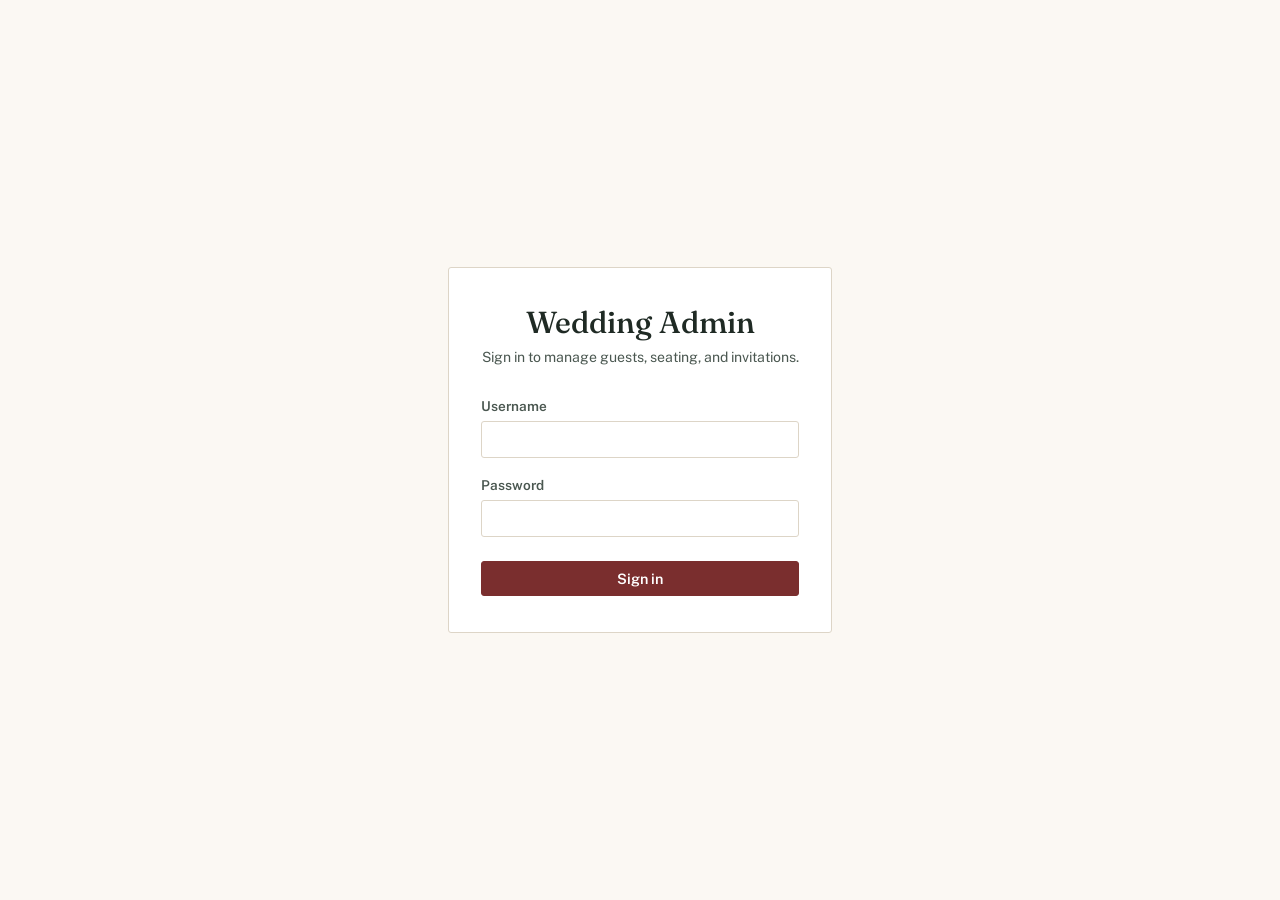
==== src/main/resources/static/dashboard.html @ e414d7e6 "feat: project deployment" ====
<!DOCTYPE html>
<html lang="en">
<head>
  <meta charset="UTF-8" />
  <meta name="viewport" content="width=device-width, initial-scale=1" />
  <title>Dashboard — Wedding Admin</title>
  <link rel="stylesheet" href="css/shared.css" />
</head>
<body>
  <div class="app-shell">
    <aside class="sidebar">
      <div class="sidebar-brand">Wedding Admin</div>
      <div class="sidebar-role" id="sidebar-role">—</div>

      <nav class="sidebar-nav">
        <button type="button" data-target="guests" class="active">Guests</button>
        <button type="button" id="nav-hall">Hall</button>
        <button type="button" data-target="import">Import</button>
        <button type="button" id="nav-super-admin" hidden>Admins</button>
      </nav>

      <div class="sidebar-footer">
        <div class="field-hint" id="sidebar-username" style="margin-bottom:0.6em;"></div>
        <button type="button" class="btn btn-sm" id="logout-btn">Sign out</button>
      </div>
    </aside>

    <main class="content">
      <!-- ============================= GUESTS ============================= -->
      <section data-panel="guests" class="active">
        <div class="content-header">
          <div>
            <h1>Guests</h1>
            <p class="field-hint" style="margin:0;">Your invitation list — only guests you added are shown here.</p>
          </div>
          <div class="actions">
            <button type="button" class="btn btn-primary" id="add-guest-btn">Add guest</button>
          </div>
        </div>

        <div id="guests-error" class="banner banner-error" hidden></div>
        <div id="guests-container"></div>
        <div id="guests-pager" class="pager"></div>
      </section>

      <!-- ============================= IMPORT ============================= -->
      <section data-panel="import">
        <div class="content-header">
          <div>
            <h1>Import guests</h1>
            <p class="field-hint" style="margin:0;">Upload a .txt file — one guest per line. See format below.</p>
          </div>
        </div>

        <div class="field" style="max-width: 28rem;">
          <label for="import-file">Guest list (.txt)</label>
          <input type="file" id="import-file" accept=".txt,text/plain" />
          <p class="field-hint">
            One guest per line: <code>Name</code>, or <code>Name;PartySize</code>, or
            <code>Name;PartySize;Member1,Member2</code>.
          </p>
        </div>
        <button type="button" class="btn btn-primary" id="import-submit-btn">Upload</button>

        <div id="import-error" class="banner banner-error" hidden style="margin-top:1.2em;"></div>
        <div id="import-result" style="margin-top:1.5em;"></div>

        <h2 style="margin-top:2.5rem;">Past imports</h2>
        <div id="import-history"></div>
      </section>
    </main>
  </div>

  <!-- ============================= GUEST FORM MODAL ============================= -->
  <div class="modal-backdrop" id="guest-modal-backdrop" hidden>
    <div class="modal" style="max-width:38rem;">
      <div class="modal-header">
        <h2 id="guest-modal-title">Add guest</h2>
        <button type="button" class="modal-close" id="guest-modal-close" aria-label="Close">&times;</button>
      </div>

      <div id="guest-modal-error" class="banner banner-error" hidden></div>

      <form id="guest-form">
        <div class="field">
          <label for="guest-display-name">Display name</label>
          <input type="text" id="guest-display-name" required />
          <p class="field-hint">Shown on the invitation, e.g. "Jane Doe" or "The Miller Family"</p>
        </div>

        <div class="checkbox-row field">
          <input type="checkbox" id="guest-is-group" />
          <label for="guest-is-group" style="margin:0;">This is a group or family</label>
        </div>

        <div class="form-row">
          <div class="field" id="guest-party-size-field" hidden>
            <label for="guest-party-size">Party size</label>
            <input type="number" id="guest-party-size" min="1" value="1" />
          </div>
          <div class="field">
            <label for="guest-language">Language</label>
            <input type="text" id="guest-language" value="en" style="max-width:6rem;" />
          </div>
        </div>

        <div class="field" id="guest-members-field" hidden>
          <label>Group member names</label>
          <div id="guest-members-list"></div>
          <button type="button" class="btn btn-sm" id="guest-add-member-btn">Add member</button>
        </div>

        <div class="field">
          <label for="guest-greeting">Greeting message</label>
          <textarea id="guest-greeting" placeholder="So excited to celebrate with you!"></textarea>
        </div>

        <div class="field">
          <label for="guest-table">Table</label>
          <select id="guest-table">
            <option value="">Not assigned</option>
          </select>
        </div>

        <div class="field" id="guest-link-field" hidden>
          <label>Invitation link</label>
          <div style="display:flex; gap:0.5em;">
            <input type="text" id="guest-invitation-url" readonly />
            <button type="button" class="btn btn-sm" id="guest-copy-link-btn">Copy</button>
          </div>
        </div>
      </form>

      <div id="guest-media-section" hidden style="margin-top:1.5rem; padding-top:1.25rem; border-top:1px solid var(--line-soft);">
        <h3>Media</h3>
        <div id="guest-media-allowance" class="media-allowance"></div>
        <div id="guest-media-grid" class="media-grid"></div>
        <div style="display:flex; gap:0.6em; flex-wrap:wrap;">
          <label class="btn btn-sm" for="guest-upload-photo" style="margin:0;">Add photo
            <input type="file" id="guest-upload-photo" accept="image/*" hidden />
          </label>
          <label class="btn btn-sm" for="guest-upload-video" style="margin:0;">Add video
            <input type="file" id="guest-upload-video" accept="video/*" hidden />
          </label>
        </div>
      </div>

      <div class="modal-footer">
        <button type="button" class="btn btn-danger" id="guest-delete-btn" hidden>Delete guest</button>
        <button type="button" class="btn" id="guest-cancel-btn">Cancel</button>
        <button type="button" class="btn btn-primary" id="guest-save-btn">Save</button>
      </div>
    </div>
  </div>

  <script type="module" src="js/dashboard.js"></script>
</body>
</html>
---- src/main/resources/static/css/shared.css ----
/* =====================================================================
   Wedding Invitation Platform — shared styles
   Design system: fine-stationery ink/wine/brass palette, hairline rules
   instead of card shadows, Fraunces for display type + Public Sans for
   body/UI. See invitation.css for the guest-facing page's own additions.
   ===================================================================== */

@import url('https://fonts.googleapis.com/css2?family=Fraunces:ital,opsz,wght@0,9..144,400;0,9..144,500;0,9..144,600;1,9..144,500&family=Public+Sans:wght@400;500;600;700&display=swap');

:root {
  /* Color */
  --ink: #1f2a24;
  --ink-soft: #4a5750;
  --paper: #fbf8f3;
  --paper-raised: #ffffff;
  --wine: #7a2e2e;
  --wine-dark: #5e2222;
  --brass: #b3924f;
  --brass-soft: #e7dcc2;
  --line: #ddd5c7;
  --line-soft: #ece6da;
  --danger: #a13b2c;
  --danger-bg: #f7e9e5;
  --success: #3c6e4f;
  --success-bg: #e9f2eb;

  /* Type */
  --font-display: 'Fraunces', Georgia, serif;
  --font-body: 'Public Sans', -apple-system, BlinkMacSystemFont, 'Segoe UI', sans-serif;

  /* Layout */
  --radius: 3px;
  --sidebar-width: 15rem;
  --content-max: 72rem;
}

* {
  box-sizing: border-box;
}

html {
  color-scheme: light;
}

body {
  margin: 0;
  font-family: var(--font-body);
  color: var(--ink);
  background: var(--paper);
  font-size: 15px;
  line-height: 1.5;
  -webkit-font-smoothing: antialiased;
}

h1, h2, h3, h4 {
  font-family: var(--font-display);
  font-weight: 500;
  line-height: 1.2;
  margin: 0 0 0.5em;
  color: var(--ink);
}

h1 { font-size: 1.9rem; }
h2 { font-size: 1.4rem; }
h3 { font-size: 1.1rem; }

p { margin: 0 0 1em; }

a {
  color: var(--wine);
  text-decoration: none;
}
a:hover { text-decoration: underline; }

/* Focus visibility — always keep this, never remove it */
a:focus-visible,
button:focus-visible,
input:focus-visible,
select:focus-visible,
textarea:focus-visible,
[tabindex]:focus-visible {
  outline: 2px solid var(--wine);
  outline-offset: 2px;
}

@media (prefers-reduced-motion: reduce) {
  * { animation-duration: 0.01ms !important; transition-duration: 0.01ms !important; }
}

/* ---------------------------------------------------------------------
   Buttons
   --------------------------------------------------------------------- */

.btn {
  font-family: var(--font-body);
  font-size: 0.9rem;
  font-weight: 600;
  padding: 0.55em 1.1em;
  border-radius: var(--radius);
  border: 1px solid var(--line);
  background: var(--paper-raised);
  color: var(--ink);
  cursor: pointer;
  transition: border-color 120ms ease, background 120ms ease;
  line-height: 1.2;
}
.btn:hover { border-color: var(--brass); }
.btn:disabled { opacity: 0.5; cursor: not-allowed; }

.btn-primary {
  background: var(--wine);
  border-color: var(--wine);
  color: #fff;
}
.btn-primary:hover { background: var(--wine-dark); border-color: var(--wine-dark); }

.btn-danger {
  background: var(--paper-raised);
  border-color: var(--danger);
  color: var(--danger);
}
.btn-danger:hover { background: var(--danger-bg); }

.btn-text {
  border: none;
  background: none;
  padding: 0.3em 0.4em;
  color: var(--wine);
  font-weight: 600;
}
.btn-text:hover { text-decoration: underline; background: none; }

.btn-sm { padding: 0.35em 0.75em; font-size: 0.82rem; }

/* ---------------------------------------------------------------------
   Forms
   --------------------------------------------------------------------- */

label {
  display: block;
  font-size: 0.85rem;
  font-weight: 600;
  margin-bottom: 0.35em;
  color: var(--ink-soft);
}

.field { margin-bottom: 1.1em; }

.field-hint {
  font-size: 0.78rem;
  color: var(--ink-soft);
  margin-top: 0.3em;
}

input[type="text"],
input[type="password"],
input[type="number"],
input[type="file"],
select,
textarea {
  width: 100%;
  font-family: var(--font-body);
  font-size: 0.95rem;
  padding: 0.6em 0.7em;
  border: 1px solid var(--line);
  border-radius: var(--radius);
  background: var(--paper-raised);
  color: var(--ink);
}
input:focus, select:focus, textarea:focus {
  border-color: var(--brass);
}

textarea { resize: vertical; min-height: 5rem; }

.checkbox-row {
  display: flex;
  align-items: center;
  gap: 0.5em;
}
.checkbox-row label { margin: 0; }

.form-row {
  display: flex;
  gap: 1em;
}
.form-row > .field { flex: 1; }

.member-input-row {
  display: flex;
  gap: 0.5em;
  margin-bottom: 0.5em;
}
.member-input-row input { flex: 1; }

/* ---------------------------------------------------------------------
   App shell — sidebar + content
   --------------------------------------------------------------------- */

.app-shell {
  display: flex;
  min-height: 100vh;
}

.sidebar {
  width: var(--sidebar-width);
  flex-shrink: 0;
  background: var(--paper-raised);
  border-right: 1px solid var(--line);
  padding: 1.5rem 1.25rem;
  display: flex;
  flex-direction: column;
}

.sidebar-brand {
  font-family: var(--font-display);
  font-size: 1.15rem;
  margin-bottom: 0.1em;
}
.sidebar-role {
  font-size: 0.78rem;
  color: var(--ink-soft);
  margin-bottom: 1.75rem;
}

.sidebar-nav {
  display: flex;
  flex-direction: column;
  gap: 0.15rem;
}
.sidebar-nav button {
  text-align: left;
  background: none;
  border: none;
  font-family: var(--font-body);
  font-size: 0.92rem;
  font-weight: 500;
  color: var(--ink-soft);
  padding: 0.55em 0.6em;
  border-radius: var(--radius);
  cursor: pointer;
}
.sidebar-nav button:hover { background: var(--line-soft); color: var(--ink); }
.sidebar-nav button.active {
  background: var(--brass-soft);
  color: var(--ink);
}

.sidebar-footer {
  margin-top: auto;
  padding-top: 1.5rem;
  border-top: 1px solid var(--line-soft);
}

.content {
  flex: 1;
  padding: 2rem 2.5rem;
  max-width: var(--content-max);
}

.content-header {
  display: flex;
  justify-content: space-between;
  align-items: flex-start;
  margin-bottom: 1.5rem;
  gap: 1rem;
  flex-wrap: wrap;
}
.content-header .actions {
  display: flex;
  gap: 0.6em;
}

section[data-panel] { display: none; }
section[data-panel].active { display: block; }

/* ---------------------------------------------------------------------
   Tables (the "ledger")
   --------------------------------------------------------------------- */

table {
  width: 100%;
  border-collapse: collapse;
  background: var(--paper-raised);
}
th, td {
  text-align: left;
  padding: 0.7em 0.8em;
  border-bottom: 1px solid var(--line-soft);
  font-size: 0.9rem;
}
th {
  font-weight: 600;
  color: var(--ink-soft);
  font-size: 0.8rem;
  border-bottom: 1px solid var(--line);
}
tbody tr:hover { background: var(--line-soft); }

.table-wrap {
  border: 1px solid var(--line);
  border-radius: var(--radius);
  overflow: hidden;
}
.table-wrap table { border: none; }
.table-wrap tbody tr:last-child td { border-bottom: none; }

.cell-actions {
  display: flex;
  gap: 0.4em;
  justify-content: flex-end;
}

/* ---------------------------------------------------------------------
   Badges / status
   --------------------------------------------------------------------- */

.badge {
  display: inline-block;
  font-size: 0.75rem;
  font-weight: 600;
  padding: 0.2em 0.6em;
  border-radius: var(--radius);
  border: 1px solid var(--line);
  color: var(--ink-soft);
}
.badge-active { border-color: var(--success); color: var(--success); background: var(--success-bg); }
.badge-inactive { border-color: var(--line); color: var(--ink-soft); }
.badge-super { border-color: var(--brass); color: #8a6d1f; background: var(--brass-soft); }

/* ---------------------------------------------------------------------
   Messages: error banner, empty state, loading
   --------------------------------------------------------------------- */

.banner {
  padding: 0.8em 1em;
  border-radius: var(--radius);
  font-size: 0.88rem;
  margin-bottom: 1.2em;
  border: 1px solid transparent;
}
.banner-error {
  background: var(--danger-bg);
  border-color: var(--danger);
  color: var(--danger);
}
.banner-error ul { margin: 0.4em 0 0; padding-left: 1.2em; }
.banner-success {
  background: var(--success-bg);
  border-color: var(--success);
  color: var(--success);
}

.empty-state {
  padding: 3rem 1rem;
  text-align: center;
  color: var(--ink-soft);
  border: 1px dashed var(--line);
  border-radius: var(--radius);
}
.empty-state p:first-child {
  font-family: var(--font-display);
  font-size: 1.1rem;
  color: var(--ink);
}

.loading-state {
  padding: 2rem 1rem;
  text-align: center;
  color: var(--ink-soft);
  font-size: 0.9rem;
}
.spinner {
  display: inline-block;
  width: 1em;
  height: 1em;
  border: 2px solid var(--line);
  border-top-color: var(--wine);
  border-radius: 50%;
  animation: spin 700ms linear infinite;
  vertical-align: -0.15em;
  margin-right: 0.5em;
}
@keyframes spin { to { transform: rotate(360deg); } }

/* ---------------------------------------------------------------------
   Pagination
   --------------------------------------------------------------------- */

.pager {
  display: flex;
  align-items: center;
  justify-content: flex-end;
  gap: 0.75em;
  margin-top: 1rem;
  font-size: 0.85rem;
  color: var(--ink-soft);
}

/* ---------------------------------------------------------------------
   Modal / dialog
   --------------------------------------------------------------------- */

.modal-backdrop {
  position: fixed;
  inset: 0;
  background: rgba(31, 42, 36, 0.45);
  display: flex;
  align-items: flex-start;
  justify-content: center;
  padding: 3rem 1rem;
  overflow-y: auto;
  z-index: 50;
}
.modal-backdrop[hidden] { display: none; }

.modal {
  background: var(--paper-raised);
  border-radius: var(--radius);
  border: 1px solid var(--line);
  width: 100%;
  max-width: 34rem;
  padding: 1.75rem 2rem;
}
.modal-header {
  display: flex;
  justify-content: space-between;
  align-items: flex-start;
  margin-bottom: 1.25rem;
}
.modal-close {
  background: none;
  border: none;
  font-size: 1.3rem;
  line-height: 1;
  cursor: pointer;
  color: var(--ink-soft);
  padding: 0.1em 0.3em;
}
.modal-close:hover { color: var(--ink); }

.modal-footer {
  display: flex;
  justify-content: flex-end;
  gap: 0.6em;
  margin-top: 1.5rem;
  padding-top: 1.25rem;
  border-top: 1px solid var(--line-soft);
}

/* ---------------------------------------------------------------------
   Media grid (admin-side, inside guest edit modal)
   --------------------------------------------------------------------- */

.media-allowance {
  font-size: 0.85rem;
  color: var(--ink-soft);
  margin-bottom: 0.75em;
}
.media-grid {
  display: grid;
  grid-template-columns: repeat(auto-fill, minmax(5.5rem, 1fr));
  gap: 0.6em;
  margin-bottom: 0.5em;
}
.media-tile {
  position: relative;
  aspect-ratio: 1;
  border: 1px solid var(--line);
  border-radius: var(--radius);
  background: var(--line-soft);
  display: flex;
  align-items: center;
  justify-content: center;
  font-size: 0.7rem;
  color: var(--ink-soft);
  overflow: hidden;
  text-align: center;
  padding: 0.3em;
}
.media-tile button {
  position: absolute;
  top: 0.25em;
  right: 0.25em;
  background: rgba(31, 42, 36, 0.75);
  color: #fff;
  border: none;
  border-radius: 50%;
  width: 1.3em;
  height: 1.3em;
  font-size: 0.75rem;
  line-height: 1;
  cursor: pointer;
}

/* ---------------------------------------------------------------------
   Seating
   --------------------------------------------------------------------- */

.table-grid {
  display: grid;
  grid-template-columns: repeat(auto-fill, minmax(15rem, 1fr));
  gap: 1rem;
}
.table-card {
  border: 1px solid var(--line);
  border-radius: var(--radius);
  padding: 1.1rem 1.2rem;
  background: var(--paper-raised);
}
.table-card-header {
  display: flex;
  justify-content: space-between;
  align-items: baseline;
  margin-bottom: 0.6em;
}
.table-card-header h3 { margin: 0; }
.table-seats-left {
  font-size: 0.82rem;
  color: var(--ink-soft);
}
.table-seats-left.full { color: var(--danger); }
.table-guest-list {
  list-style: none;
  margin: 0;
  padding: 0;
  font-size: 0.85rem;
}
.table-guest-list li {
  padding: 0.3em 0;
  border-top: 1px solid var(--line-soft);
}
.table-guest-list li:first-child { border-top: none; }
.table-guest-list li.reserved {
  color: var(--ink-soft);
  font-style: italic;
}

/* ---------------------------------------------------------------------
   Import results
   --------------------------------------------------------------------- */

.import-row-ok { color: var(--success); }
.import-row-error { color: var(--danger); }

/* ---------------------------------------------------------------------
   Login page (standalone, no sidebar)
   --------------------------------------------------------------------- */

.auth-shell {
  min-height: 100vh;
  display: flex;
  align-items: center;
  justify-content: center;
  padding: 1.5rem;
}
.auth-card {
  width: 100%;
  max-width: 24rem;
  background: var(--paper-raised);
  border: 1px solid var(--line);
  border-radius: var(--radius);
  padding: 2.25rem 2rem;
}
.auth-card h1 {
  text-align: center;
  margin-bottom: 0.2em;
}
.auth-subtitle {
  text-align: center;
  color: var(--ink-soft);
  font-size: 0.88rem;
  margin-bottom: 1.75rem;
}
.auth-card .btn-primary { width: 100%; margin-top: 0.5em; }

@media (max-width: 720px) {
  .app-shell { flex-direction: column; }
  .sidebar {
    width: 100%;
    flex-direction: row;
    align-items: center;
    padding: 1rem;
    border-right: none;
    border-bottom: 1px solid var(--line);
  }
  .sidebar-brand, .sidebar-role, .sidebar-footer { display: none; }
  .sidebar-nav { flex-direction: row; overflow-x: auto; }
  .content { padding: 1.5rem 1.25rem; }
}
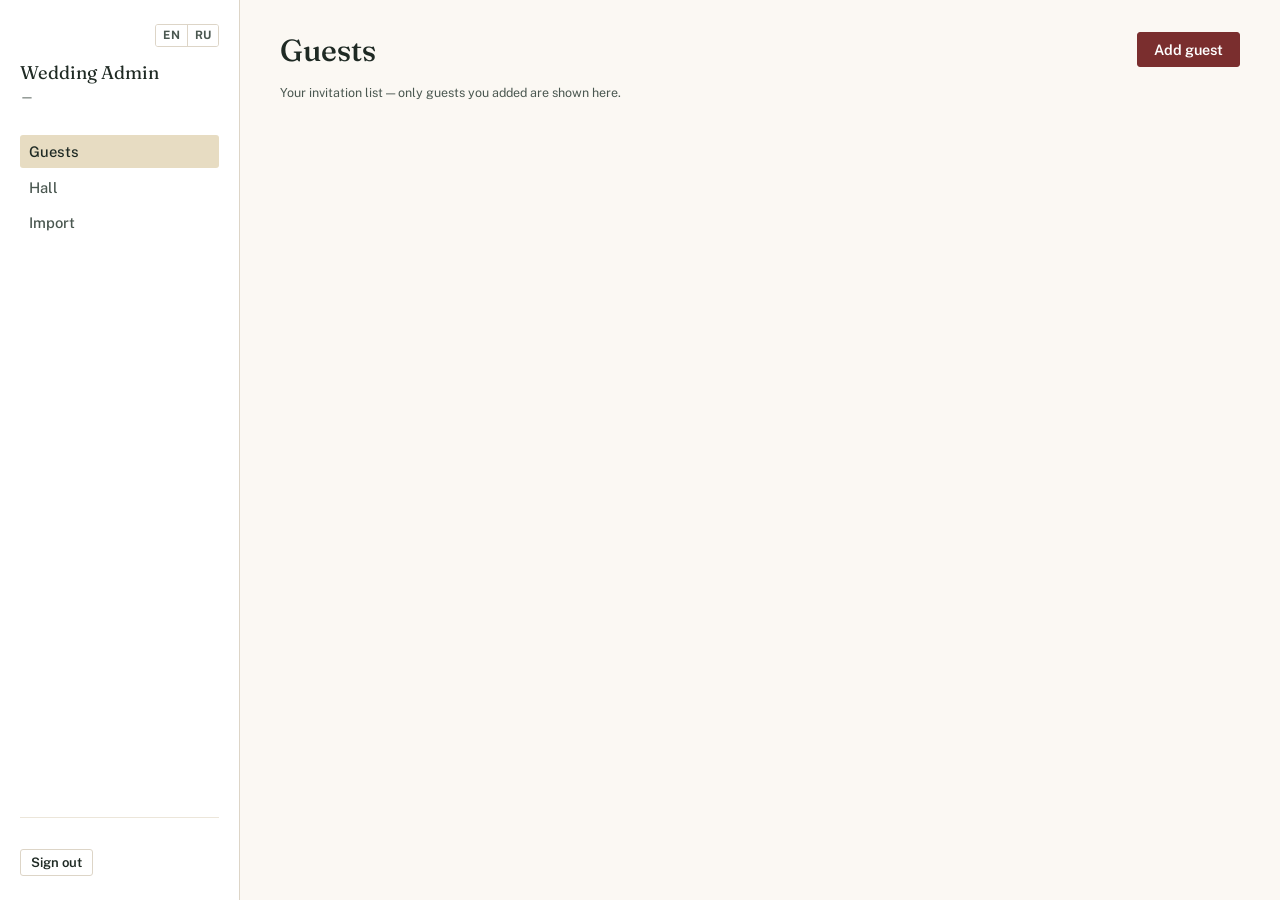
==== commit f1749483: "feat: add language support" ====
--- a/src/main/resources/static/dashboard.html
+++ b/src/main/resources/static/dashboard.html
@@ -6,22 +6,28 @@
   <title>Dashboard — Wedding Admin</title>
   <link rel="stylesheet" href="css/shared.css" />
 </head>
-<body>
+<body data-i18n-title="dashboard-doc-title">
   <div class="app-shell">
     <aside class="sidebar">
-      <div class="sidebar-brand">Wedding Admin</div>
+      <div style="display:flex; justify-content:flex-end; margin-bottom:0.75rem;">
+        <div class="lang-toggle" id="lang-switcher">
+          <button type="button" data-lang="en">EN</button>
+          <button type="button" data-lang="ru">RU</button>
+        </div>
+      </div>
+      <div class="sidebar-brand" data-i18n="app-brand">Wedding Admin</div>
       <div class="sidebar-role" id="sidebar-role">—</div>
 
       <nav class="sidebar-nav">
-        <button type="button" data-target="guests" class="active">Guests</button>
-        <button type="button" id="nav-hall">Hall</button>
-        <button type="button" data-target="import">Import</button>
-        <button type="button" id="nav-super-admin" hidden>Admins</button>
+        <button type="button" data-target="guests" class="active" data-i18n="nav-guests">Guests</button>
+        <button type="button" id="nav-hall" data-i18n="nav-hall">Hall</button>
+        <button type="button" data-target="import" data-i18n="nav-import">Import</button>
+        <button type="button" id="nav-super-admin" hidden data-i18n="nav-admins">Admins</button>
       </nav>
 
       <div class="sidebar-footer">
         <div class="field-hint" id="sidebar-username" style="margin-bottom:0.6em;"></div>
-        <button type="button" class="btn btn-sm" id="logout-btn">Sign out</button>
+        <button type="button" class="btn btn-sm" id="logout-btn" data-i18n="sign-out">Sign out</button>
       </div>
     </aside>
 
@@ -30,11 +36,11 @@
       <section data-panel="guests" class="active">
         <div class="content-header">
           <div>
-            <h1>Guests</h1>
-            <p class="field-hint" style="margin:0;">Your invitation list — only guests you added are shown here.</p>
+            <h1 data-i18n="guests-heading">Guests</h1>
+            <p class="field-hint" style="margin:0;" data-i18n="guests-subtitle">Your invitation list — only guests you added are shown here.</p>
           </div>
           <div class="actions">
-            <button type="button" class="btn btn-primary" id="add-guest-btn">Add guest</button>
+            <button type="button" class="btn btn-primary" id="add-guest-btn" data-i18n="add-guest-btn">Add guest</button>
           </div>
         </div>
 
@@ -47,25 +53,25 @@
       <section data-panel="import">
         <div class="content-header">
           <div>
-            <h1>Import guests</h1>
-            <p class="field-hint" style="margin:0;">Upload a .txt file — one guest per line. See format below.</p>
+            <h1 data-i18n="import-heading">Import guests</h1>
+            <p class="field-hint" style="margin:0;" data-i18n="import-subtitle">Upload a .txt file — one guest per line. See format below.</p>
           </div>
         </div>
 
         <div class="field" style="max-width: 28rem;">
-          <label for="import-file">Guest list (.txt)</label>
+          <label for="import-file" data-i18n="import-file-label">Guest list (.txt)</label>
           <input type="file" id="import-file" accept=".txt,text/plain" />
-          <p class="field-hint">
+          <p class="field-hint" data-i18n="import-file-hint">
             One guest per line: <code>Name</code>, or <code>Name;PartySize</code>, or
             <code>Name;PartySize;Member1,Member2</code>.
           </p>
         </div>
-        <button type="button" class="btn btn-primary" id="import-submit-btn">Upload</button>
+        <button type="button" class="btn btn-primary" id="import-submit-btn" data-i18n="import-upload-btn">Upload</button>
 
         <div id="import-error" class="banner banner-error" hidden style="margin-top:1.2em;"></div>
         <div id="import-result" style="margin-top:1.5em;"></div>
 
-        <h2 style="margin-top:2.5rem;">Past imports</h2>
+        <h2 style="margin-top:2.5rem;" data-i18n="import-past-heading">Past imports</h2>
         <div id="import-history"></div>
       </section>
     </main>
@@ -83,72 +89,78 @@
 
       <form id="guest-form">
         <div class="field">
-          <label for="guest-display-name">Display name</label>
+          <label for="guest-display-name" data-i18n="guest-name-label">Display name</label>
           <input type="text" id="guest-display-name" required />
-          <p class="field-hint">Shown on the invitation, e.g. "Jane Doe" or "The Miller Family"</p>
+          <p class="field-hint" data-i18n="guest-name-hint">Shown on the invitation, e.g. "Jane Doe" or "The Miller Family"</p>
         </div>
 
         <div class="checkbox-row field">
           <input type="checkbox" id="guest-is-group" />
-          <label for="guest-is-group" style="margin:0;">This is a group or family</label>
+          <label for="guest-is-group" style="margin:0;" data-i18n="guest-is-group-label">This is a group or family</label>
         </div>
 
         <div class="form-row">
           <div class="field" id="guest-party-size-field" hidden>
-            <label for="guest-party-size">Party size</label>
+            <label for="guest-party-size" data-i18n="guest-party-size-label">Party size</label>
             <input type="number" id="guest-party-size" min="1" value="1" />
           </div>
           <div class="field">
-            <label for="guest-language">Language</label>
-            <input type="text" id="guest-language" value="en" style="max-width:6rem;" />
+            <label for="guest-language" data-i18n="guest-language-label">Invitation language</label>
+            <select id="guest-language" style="max-width:10rem;">
+              <option value="en" data-i18n="lang-option-en">English</option>
+              <option value="ru" data-i18n="lang-option-ru">Russian</option>
+              <option value="uz" data-i18n="lang-option-uz">Uzbek</option>
+            </select>
           </div>
         </div>
 
         <div class="field" id="guest-members-field" hidden>
-          <label>Group member names</label>
+          <label data-i18n="guest-members-label">Group member names</label>
           <div id="guest-members-list"></div>
-          <button type="button" class="btn btn-sm" id="guest-add-member-btn">Add member</button>
+          <button type="button" class="btn btn-sm" id="guest-add-member-btn" data-i18n="add-member-btn">Add member</button>
         </div>
 
         <div class="field">
-          <label for="guest-greeting">Greeting message</label>
-          <textarea id="guest-greeting" placeholder="So excited to celebrate with you!"></textarea>
+          <label for="guest-greeting" data-i18n="guest-greeting-label">Greeting message</label>
+          <textarea id="guest-greeting" data-i18n-placeholder="guest-greeting-placeholder" placeholder="So excited to celebrate with you!"></textarea>
         </div>
 
         <div class="field">
-          <label for="guest-table">Table</label>
+          <label for="guest-table" data-i18n="guest-table-label">Table</label>
           <select id="guest-table">
-            <option value="">Not assigned</option>
+            <option value="" data-i18n="not-assigned">Not assigned</option>
           </select>
         </div>
 
         <div class="field" id="guest-link-field" hidden>
-          <label>Invitation link</label>
+          <label data-i18n="guest-link-label">Invitation link</label>
           <div style="display:flex; gap:0.5em;">
             <input type="text" id="guest-invitation-url" readonly />
-            <button type="button" class="btn btn-sm" id="guest-copy-link-btn">Copy</button>
+            <button type="button" class="btn btn-sm" id="guest-copy-link-btn" data-i18n="copy-btn">Copy</button>
           </div>
         </div>
       </form>
 
       <div id="guest-media-section" hidden style="margin-top:1.5rem; padding-top:1.25rem; border-top:1px solid var(--line-soft);">
-        <h3>Media</h3>
+        <h3 data-i18n="guest-media-heading">Media</h3>
         <div id="guest-media-allowance" class="media-allowance"></div>
         <div id="guest-media-grid" class="media-grid"></div>
         <div style="display:flex; gap:0.6em; flex-wrap:wrap;">
-          <label class="btn btn-sm" for="guest-upload-photo" style="margin:0;">Add photo
+          <label class="btn btn-sm" for="guest-upload-photo" style="margin:0;">
+            <span data-i18n="add-photo-btn">Add photo</span>
             <input type="file" id="guest-upload-photo" accept="image/*" hidden />
           </label>
-          <label class="btn btn-sm" for="guest-upload-video" style="margin:0;">Add video
+          <label class="btn btn-sm" for="guest-upload-video" style="margin:0;">
+            <span data-i18n="add-video-btn">Add video</span>
             <input type="file" id="guest-upload-video" accept="video/*" hidden />
           </label>
         </div>
       </div>
 
       <div class="modal-footer">
-        <button type="button" class="btn btn-danger" id="guest-delete-btn" hidden>Delete guest</button>
-        <button type="button" class="btn" id="guest-cancel-btn">Cancel</button>
-        <button type="button" class="btn btn-primary" id="guest-save-btn">Save</button>
+        <button type="button" class="btn btn-danger" id="guest-delete-btn" hidden data-i18n="delete-guest-btn">Delete guest</button>
+        <button type="button" class="btn" id="guest-cancel-btn" data-i18n="cancel-btn">Cancel</button>
+        <button type="button" class="btn btn-primary" id="guest-save-btn" data-i18n="save-btn">Save</button>
       </div>
     </div>
   </div>
--- a/src/main/resources/static/css/shared.css
+++ b/src/main/resources/static/css/shared.css
@@ -2,7 +2,9 @@
    Wedding Invitation Platform — shared styles
    Design system: fine-stationery ink/wine/brass palette, hairline rules
    instead of card shadows, Fraunces for display type + Public Sans for
-   body/UI. See invitation.css for the guest-facing page's own additions.
+   body/UI. Used by the admin-facing pages (login, dashboard, hall,
+   super-admin) — invitation.html is guest-facing and has its own
+   self-contained, differently-branded stylesheet inline.
    ===================================================================== */
 
 @import url('https://fonts.googleapis.com/css2?family=Fraunces:ital,opsz,wght@0,9..144,400;0,9..144,500;0,9..144,600;1,9..144,500&family=Public+Sans:wght@400;500;600;700&display=swap');
@@ -132,6 +134,27 @@
 
 .btn-sm { padding: 0.35em 0.75em; font-size: 0.82rem; }
 
+.lang-toggle {
+  display: inline-flex;
+  border: 1px solid var(--line);
+  border-radius: var(--radius);
+  overflow: hidden;
+}
+.lang-toggle button {
+  font-family: var(--font-body);
+  font-size: 0.72rem;
+  font-weight: 700;
+  letter-spacing: 0.02em;
+  padding: 0.3em 0.6em;
+  border: none;
+  background: var(--paper-raised);
+  color: var(--ink-soft);
+  cursor: pointer;
+}
+.lang-toggle button + button { border-left: 1px solid var(--line); }
+.lang-toggle button:hover { background: var(--line-soft); color: var(--ink); }
+.lang-toggle button.active { background: var(--brass-soft); color: var(--ink); cursor: default; }
+
 /* ---------------------------------------------------------------------
    Forms
    --------------------------------------------------------------------- */
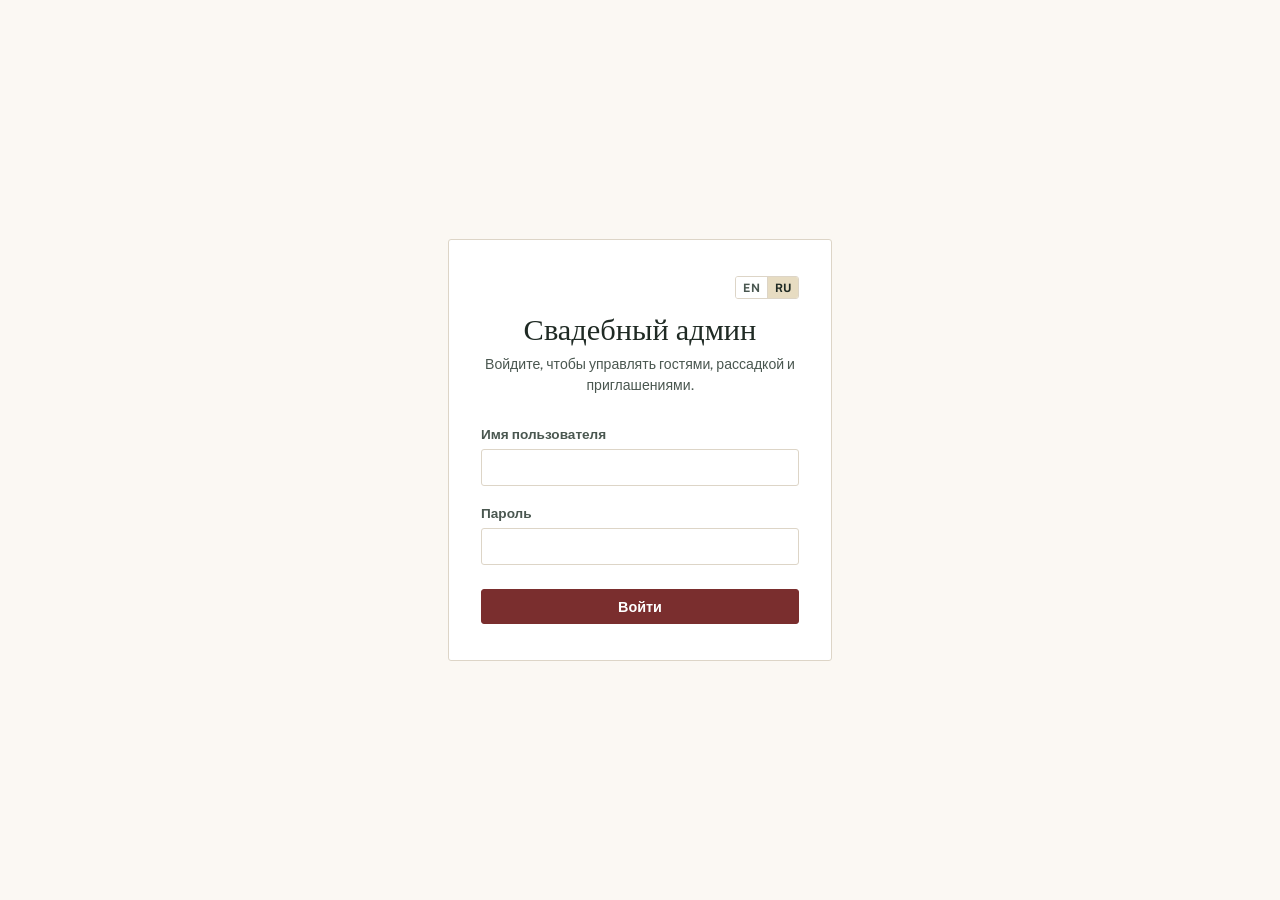
==== commit 1e3447ba: "fix: fix language preferences for invitation link. fix language position in admin panel." ====
--- a/src/main/resources/static/dashboard.html
+++ b/src/main/resources/static/dashboard.html
@@ -9,7 +9,7 @@
 <body data-i18n-title="dashboard-doc-title">
   <div class="app-shell">
     <aside class="sidebar">
-      <div style="display:flex; justify-content:flex-end; margin-bottom:0.75rem;">
+      <div class="lang-toggle-row" style="display:flex; justify-content:flex-end; margin-bottom:0.75rem;">
         <div class="lang-toggle" id="lang-switcher">
           <button type="button" data-lang="en">EN</button>
           <button type="button" data-lang="ru">RU</button>
--- a/src/main/resources/static/css/shared.css
+++ b/src/main/resources/static/css/shared.css
@@ -602,12 +602,25 @@
   .sidebar {
     width: 100%;
     flex-direction: row;
+    flex-wrap: wrap;
     align-items: center;
     padding: 1rem;
     border-right: none;
     border-bottom: 1px solid var(--line);
   }
-  .sidebar-brand, .sidebar-role, .sidebar-footer { display: none; }
-  .sidebar-nav { flex-direction: row; overflow-x: auto; }
+  .sidebar-brand, .sidebar-role { display: none; }
+  .sidebar-nav { order: 1; flex: 1 1 auto; min-width: 0; flex-direction: row; overflow-x: auto; }
+  .lang-toggle-row { order: 2; flex: 0 0 auto; margin: 0 0 0 0.75rem; }
+  .sidebar-footer {
+    order: 3;
+    flex: 0 0 100%;
+    display: flex;
+    align-items: center;
+    justify-content: flex-end;
+    border-top: none;
+    margin-top: 0.75rem;
+    padding-top: 0;
+  }
+  .sidebar-footer #sidebar-username { display: none; }
   .content { padding: 1.5rem 1.25rem; }
 }
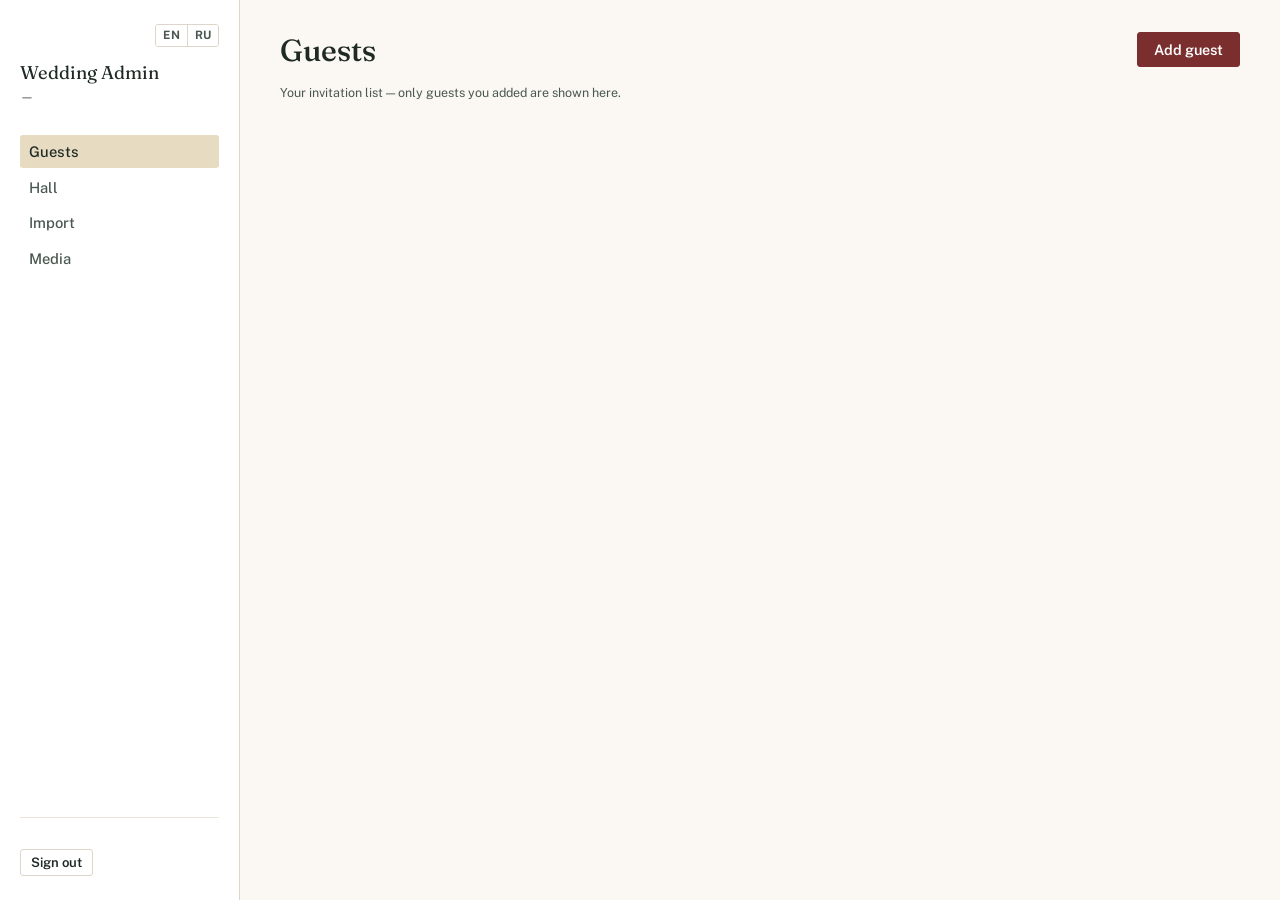
==== commit a3ef3357: "fit: added media upload" ====
--- a/src/main/resources/static/dashboard.html
+++ b/src/main/resources/static/dashboard.html
@@ -4,6 +4,7 @@
   <meta charset="UTF-8" />
   <meta name="viewport" content="width=device-width, initial-scale=1" />
   <title>Dashboard — Wedding Admin</title>
+  <link rel="icon" href="favicon.ico">
   <link rel="stylesheet" href="css/shared.css" />
 </head>
 <body data-i18n-title="dashboard-doc-title">
@@ -22,6 +23,7 @@
         <button type="button" data-target="guests" class="active" data-i18n="nav-guests">Guests</button>
         <button type="button" id="nav-hall" data-i18n="nav-hall">Hall</button>
         <button type="button" data-target="import" data-i18n="nav-import">Import</button>
+        <button type="button" id="nav-media" data-i18n="nav-media">Media</button>
         <button type="button" id="nav-super-admin" hidden data-i18n="nav-admins">Admins</button>
       </nav>
 
@@ -37,7 +39,7 @@
         <div class="content-header">
           <div>
             <h1 data-i18n="guests-heading">Guests</h1>
-            <p class="field-hint" style="margin:0;" data-i18n="guests-subtitle">Your invitation list — only guests you added are shown here.</p>
+            <p class="field-hint" style="margin:0;" id="guests-subtitle" data-i18n="guests-subtitle">Your invitation list — only guests you added are shown here.</p>
           </div>
           <div class="actions">
             <button type="button" class="btn btn-primary" id="add-guest-btn" data-i18n="add-guest-btn">Add guest</button>
@@ -125,6 +127,15 @@
           <textarea id="guest-greeting" data-i18n-placeholder="guest-greeting-placeholder" placeholder="So excited to celebrate with you!"></textarea>
         </div>
 
+        <div class="field" id="guest-hall-field" hidden>
+          <label for="guest-hall" data-i18n="guest-hall-label">Hall</label>
+          <select id="guest-hall" style="max-width:14rem;">
+            <option value="TASHKENT" data-i18n="hall-name-TASHKENT">Tashkent</option>
+            <option value="SAMARKAND" data-i18n="hall-name-SAMARKAND">Samarkand</option>
+          </select>
+          <p class="field-hint" data-i18n="guest-hall-hint">Decides which invitation the guest gets (venue, date and time) and which tables they can sit at.</p>
+        </div>
+
         <div class="field">
           <label for="guest-table" data-i18n="guest-table-label">Table</label>
           <select id="guest-table">
@@ -148,11 +159,11 @@
         <div style="display:flex; gap:0.6em; flex-wrap:wrap;">
           <label class="btn btn-sm" for="guest-upload-photo" style="margin:0;">
             <span data-i18n="add-photo-btn">Add photo</span>
-            <input type="file" id="guest-upload-photo" accept="image/*" hidden />
+            <input type="file" id="guest-upload-photo" accept="image/*,.heic,.heif" hidden />
           </label>
           <label class="btn btn-sm" for="guest-upload-video" style="margin:0;">
             <span data-i18n="add-video-btn">Add video</span>
-            <input type="file" id="guest-upload-video" accept="video/*" hidden />
+            <input type="file" id="guest-upload-video" accept="video/*,.mov,.mp4,.m4v" hidden />
           </label>
         </div>
       </div>
--- a/src/main/resources/static/css/shared.css
+++ b/src/main/resources/static/css/shared.css
@@ -134,6 +134,15 @@
 
 .btn-sm { padding: 0.35em 0.75em; font-size: 0.82rem; }
 
+.btn-icon {
+  display: inline-flex;
+  align-items: center;
+  justify-content: center;
+  padding: 0.4em;
+  line-height: 0;
+}
+.btn-icon svg { display: block; }
+
 .lang-toggle {
   display: inline-flex;
   border: 1px solid var(--line);
@@ -195,6 +204,24 @@
 }
 
 textarea { resize: vertical; min-height: 5rem; }
+
+/* Replace the native select widget (a mismatched OS-grey box in every
+   browser) with a plain chevron in the app's own ink tone, so dropdowns
+   read as part of this form design instead of a browser default. */
+select {
+  appearance: none;
+  -webkit-appearance: none;
+  -moz-appearance: none;
+  padding-right: 2.2em;
+  background-image: url("data:image/svg+xml,%3Csvg xmlns='http://www.w3.org/2000/svg' viewBox='0 0 24 24' fill='none' stroke='%234a5750' stroke-width='2' stroke-linecap='round' stroke-linejoin='round'%3E%3Cpolyline points='6 9 12 15 18 9'/%3E%3C/svg%3E");
+  background-repeat: no-repeat;
+  background-position: right 0.7em center;
+  background-size: 0.9em;
+}
+select:disabled {
+  color: var(--ink-soft);
+  cursor: not-allowed;
+}
 
 .checkbox-row {
   display: flex;
@@ -514,6 +541,50 @@
   font-size: 0.75rem;
   line-height: 1;
   cursor: pointer;
+}
+
+.media-tile img {
+  position: absolute;
+  inset: 0;
+  width: 100%;
+  height: 100%;
+  object-fit: cover;
+}
+.media-tile a {
+  position: absolute;
+  inset: 0;
+}
+.media-tile.is-uploading {
+  font-variant-numeric: tabular-nums;
+}
+.media-tile.is-error {
+  color: var(--danger);
+}
+
+/* ---------------------------------------------------------------------
+   Invitation gallery (super-admin panel)
+   --------------------------------------------------------------------- */
+
+.gallery-admin-grid {
+  display: grid;
+  grid-template-columns: repeat(auto-fill, minmax(14rem, 1fr));
+  gap: 1rem;
+}
+.gallery-admin-card {
+  border: 1px solid var(--line);
+  border-radius: var(--radius);
+  padding: 0.9rem;
+  background: var(--paper-raised);
+}
+.gallery-admin-card img {
+  width: 100%;
+  aspect-ratio: 4 / 3;
+  object-fit: cover;
+  border-radius: var(--radius);
+  margin-bottom: 0.6em;
+}
+.gallery-admin-card .field {
+  margin-bottom: 0.5em;
 }
 
 /* ---------------------------------------------------------------------
@@ -623,4 +694,7 @@
   }
   .sidebar-footer #sidebar-username { display: none; }
   .content { padding: 1.5rem 1.25rem; }
-}
+  .table-wrap { overflow-x: auto; }
+  .table-wrap table { width: max-content; min-width: 100%; }
+  .cell-actions { white-space: nowrap; }
+}
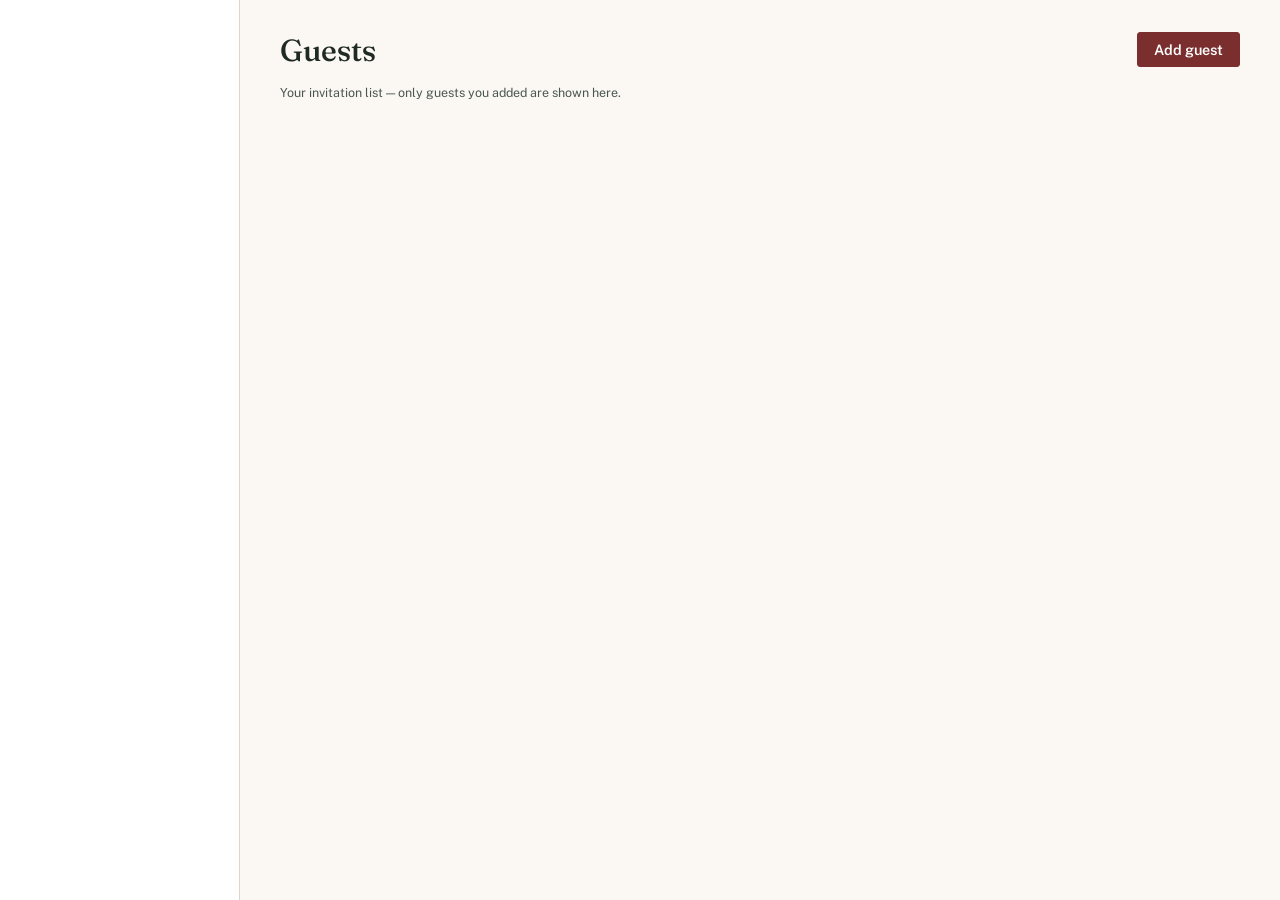
==== commit 3d20094a: "fit: added quests and playlist." ====
--- a/src/main/resources/static/dashboard.html
+++ b/src/main/resources/static/dashboard.html
@@ -9,29 +9,8 @@
 </head>
 <body data-i18n-title="dashboard-doc-title">
   <div class="app-shell">
-    <aside class="sidebar">
-      <div class="lang-toggle-row" style="display:flex; justify-content:flex-end; margin-bottom:0.75rem;">
-        <div class="lang-toggle" id="lang-switcher">
-          <button type="button" data-lang="en">EN</button>
-          <button type="button" data-lang="ru">RU</button>
-        </div>
-      </div>
-      <div class="sidebar-brand" data-i18n="app-brand">Wedding Admin</div>
-      <div class="sidebar-role" id="sidebar-role">—</div>
-
-      <nav class="sidebar-nav">
-        <button type="button" data-target="guests" class="active" data-i18n="nav-guests">Guests</button>
-        <button type="button" id="nav-hall" data-i18n="nav-hall">Hall</button>
-        <button type="button" data-target="import" data-i18n="nav-import">Import</button>
-        <button type="button" id="nav-media" data-i18n="nav-media">Media</button>
-        <button type="button" id="nav-super-admin" hidden data-i18n="nav-admins">Admins</button>
-      </nav>
-
-      <div class="sidebar-footer">
-        <div class="field-hint" id="sidebar-username" style="margin-bottom:0.6em;"></div>
-        <button type="button" class="btn btn-sm" id="logout-btn" data-i18n="sign-out">Sign out</button>
-      </div>
-    </aside>
+    <!-- Filled in by js/nav.js — one menu for every admin page. -->
+    <aside class="sidebar"></aside>
 
     <main class="content">
       <!-- ============================= GUESTS ============================= -->
--- a/src/main/resources/static/css/shared.css
+++ b/src/main/resources/static/css/shared.css
@@ -257,11 +257,23 @@
   flex-shrink: 0;
   background: var(--paper-raised);
   border-right: 1px solid var(--line);
-  padding: 1.5rem 1.25rem;
+  padding: 1.5rem 0.9rem 1.25rem;
   display: flex;
   flex-direction: column;
-}
-
+  /* Stays put while long guest lists / the hall map scroll. */
+  position: sticky;
+  top: 0;
+  height: 100vh;
+  overflow-y: auto;
+}
+
+.sidebar-head {
+  display: flex;
+  justify-content: space-between;
+  align-items: flex-start;
+  padding: 0 0.6rem;
+  margin-bottom: 1.25rem;
+}
 .sidebar-brand {
   font-family: var(--font-display);
   font-size: 1.15rem;
@@ -270,37 +282,79 @@
 .sidebar-role {
   font-size: 0.78rem;
   color: var(--ink-soft);
-  margin-bottom: 1.75rem;
 }
 
 .sidebar-nav {
   display: flex;
   flex-direction: column;
-  gap: 0.15rem;
-}
-.sidebar-nav button {
-  text-align: left;
+  gap: 0.1rem;
+}
+.sidebar-group {
+  font-size: 0.7rem;
+  font-weight: 600;
+  letter-spacing: 0.06em;
+  text-transform: uppercase;
+  color: var(--ink-soft);
+  opacity: 0.75;
+  padding: 0.9rem 0.6rem 0.3rem;
+}
+.sidebar-group:first-child { padding-top: 0; }
+.sidebar-nav a {
+  display: flex;
+  align-items: center;
+  gap: 0.65em;
+  font-size: 0.92rem;
+  font-weight: 500;
+  color: var(--ink-soft);
+  padding: 0.5em 0.6em;
+  border-radius: var(--radius);
+  text-decoration: none;
+}
+.sidebar-nav a svg { flex-shrink: 0; opacity: 0.8; }
+.sidebar-nav a:hover { background: var(--line-soft); color: var(--ink); }
+.sidebar-nav a.active {
+  background: var(--brass-soft);
+  color: var(--ink);
+}
+.sidebar-nav a.active svg { opacity: 1; }
+
+.sidebar-footer {
+  margin-top: auto;
+  padding: 1.25rem 0.6rem 0;
+  border-top: 1px solid var(--line-soft);
+}
+.sidebar-user {
+  font-size: 0.82rem;
+  color: var(--ink-soft);
+  margin-bottom: 0.6em;
+  overflow-wrap: anywhere;
+}
+.sidebar-footer-row {
+  display: flex;
+  align-items: center;
+  justify-content: space-between;
+  gap: 0.5em;
+}
+.sidebar-logout { display: inline-flex; align-items: center; gap: 0.4em; }
+.sidebar-logout svg { width: 15px; height: 15px; }
+
+.nav-icon-btn {
+  display: inline-flex;
+  align-items: center;
+  justify-content: center;
+  width: 2.25rem;
+  height: 2.25rem;
+  padding: 0;
   background: none;
   border: none;
-  font-family: var(--font-body);
-  font-size: 0.92rem;
-  font-weight: 500;
-  color: var(--ink-soft);
-  padding: 0.55em 0.6em;
-  border-radius: var(--radius);
+  border-radius: var(--radius);
+  color: var(--ink);
   cursor: pointer;
 }
-.sidebar-nav button:hover { background: var(--line-soft); color: var(--ink); }
-.sidebar-nav button.active {
-  background: var(--brass-soft);
-  color: var(--ink);
-}
-
-.sidebar-footer {
-  margin-top: auto;
-  padding-top: 1.5rem;
-  border-top: 1px solid var(--line-soft);
-}
+.nav-icon-btn:hover { background: var(--line-soft); }
+
+/* Phone-only chrome (see the 720px media query). */
+.mobile-topbar, .sidebar-close, .nav-backdrop { display: none; }
 
 .content {
   flex: 1;
@@ -670,29 +724,57 @@
 
 @media (max-width: 720px) {
   .app-shell { flex-direction: column; }
-  .sidebar {
-    width: 100%;
-    flex-direction: row;
-    flex-wrap: wrap;
+
+  /* One-line top bar; the sidebar becomes an off-canvas drawer behind ☰. */
+  .mobile-topbar {
+    display: flex;
     align-items: center;
-    padding: 1rem;
-    border-right: none;
+    gap: 0.5rem;
+    position: sticky;
+    top: 0;
+    z-index: 30;
+    padding: 0.5rem 0.75rem;
+    background: var(--paper-raised);
     border-bottom: 1px solid var(--line);
   }
-  .sidebar-brand, .sidebar-role { display: none; }
-  .sidebar-nav { order: 1; flex: 1 1 auto; min-width: 0; flex-direction: row; overflow-x: auto; }
-  .lang-toggle-row { order: 2; flex: 0 0 auto; margin: 0 0 0 0.75rem; }
-  .sidebar-footer {
-    order: 3;
-    flex: 0 0 100%;
-    display: flex;
-    align-items: center;
-    justify-content: flex-end;
-    border-top: none;
-    margin-top: 0.75rem;
-    padding-top: 0;
+  .mobile-topbar-title {
+    font-family: var(--font-display);
+    font-size: 1.1rem;
+    white-space: nowrap;
+    overflow: hidden;
+    text-overflow: ellipsis;
   }
-  .sidebar-footer #sidebar-username { display: none; }
+  .sidebar {
+    position: fixed;
+    top: 0;
+    left: 0;
+    z-index: 41; /* above the hall's unseated tray (20), below modals (50) */
+    width: min(18rem, 85vw);
+    height: 100%;
+    border-right: 1px solid var(--line);
+    transform: translateX(-100%);
+    visibility: hidden;
+    transition: transform 0.22s ease, visibility 0s linear 0.22s;
+  }
+  .nav-open .sidebar {
+    transform: none;
+    visibility: visible;
+    transition: transform 0.22s ease;
+  }
+  .sidebar-close { display: inline-flex; margin: -0.4rem -0.4rem 0 0; }
+  .nav-backdrop {
+    display: block;
+    position: fixed;
+    inset: 0;
+    z-index: 40;
+    background: rgba(31, 42, 36, 0.35);
+    opacity: 0;
+    pointer-events: none;
+    transition: opacity 0.22s ease;
+  }
+  .nav-open .nav-backdrop { opacity: 1; pointer-events: auto; }
+  body.nav-open { overflow: hidden; }
+
   .content { padding: 1.5rem 1.25rem; }
   .table-wrap { overflow-x: auto; }
   .table-wrap table { width: max-content; min-width: 100%; }
